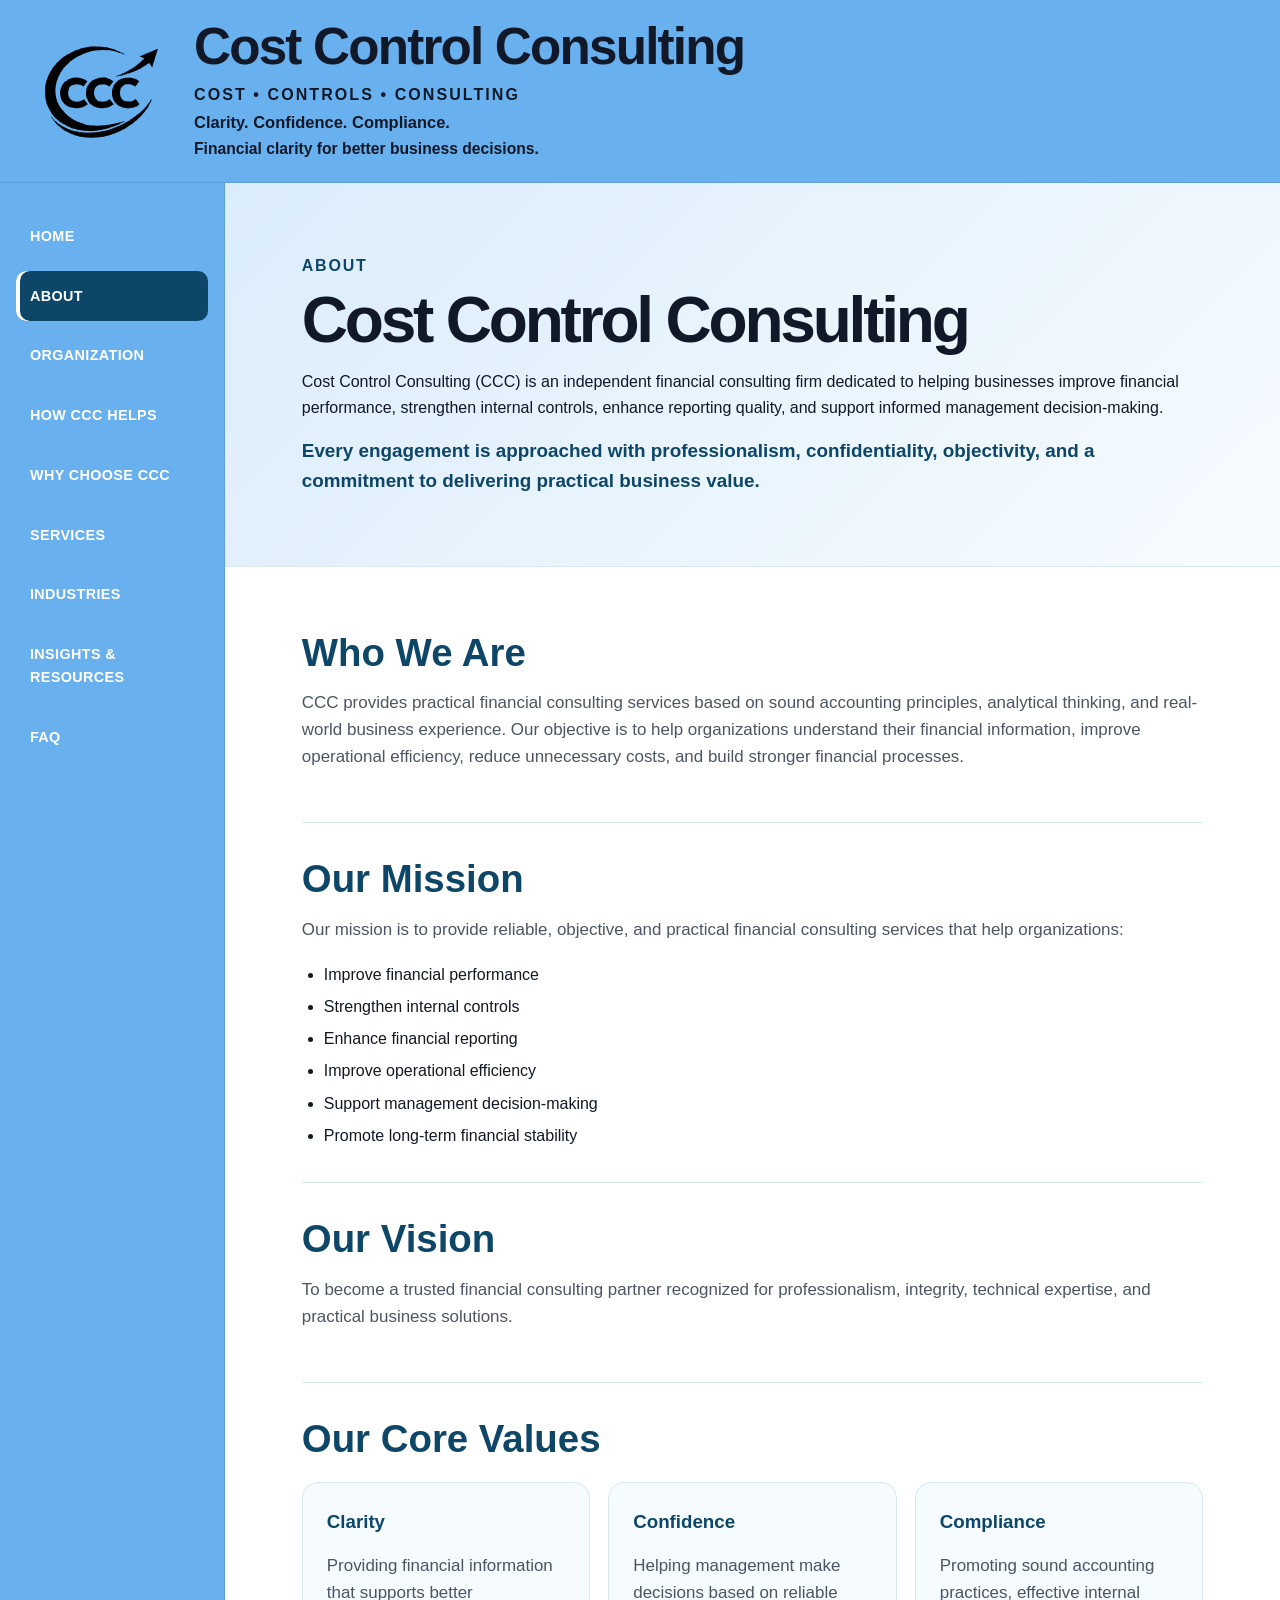
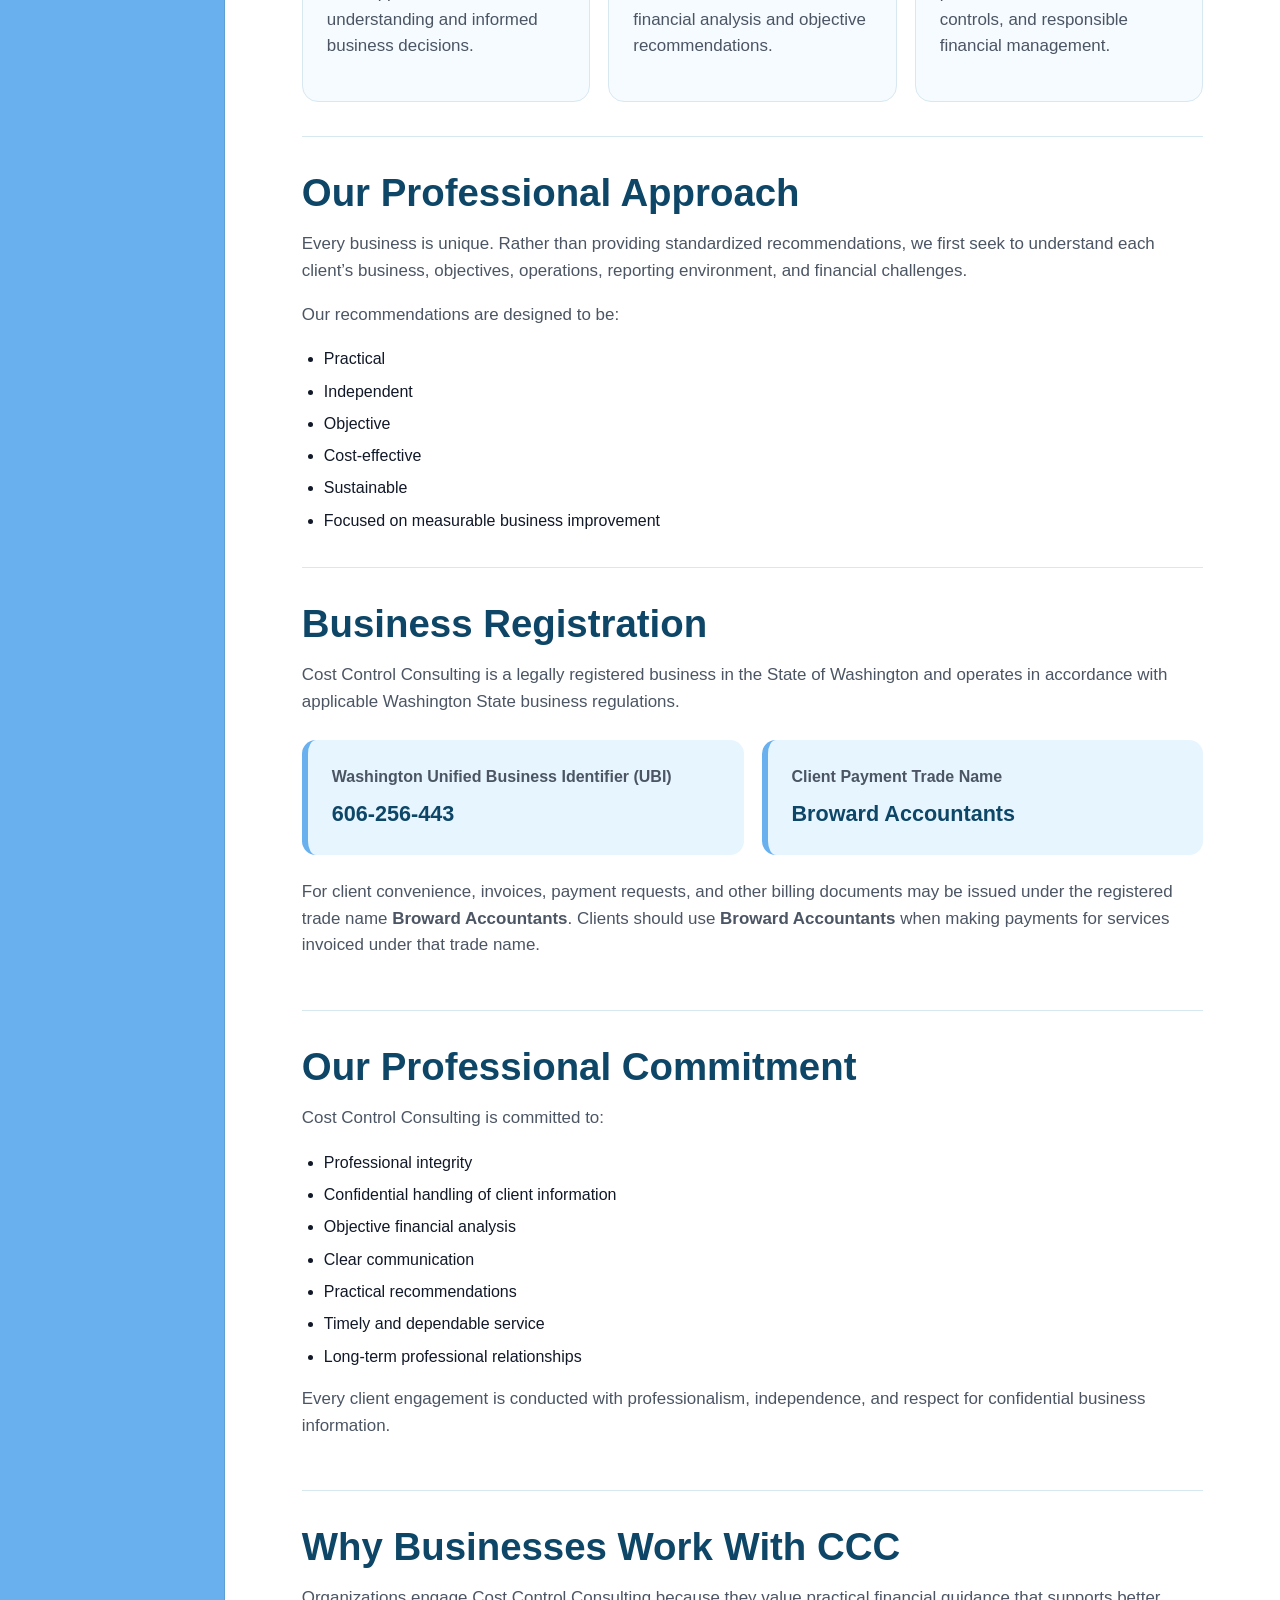
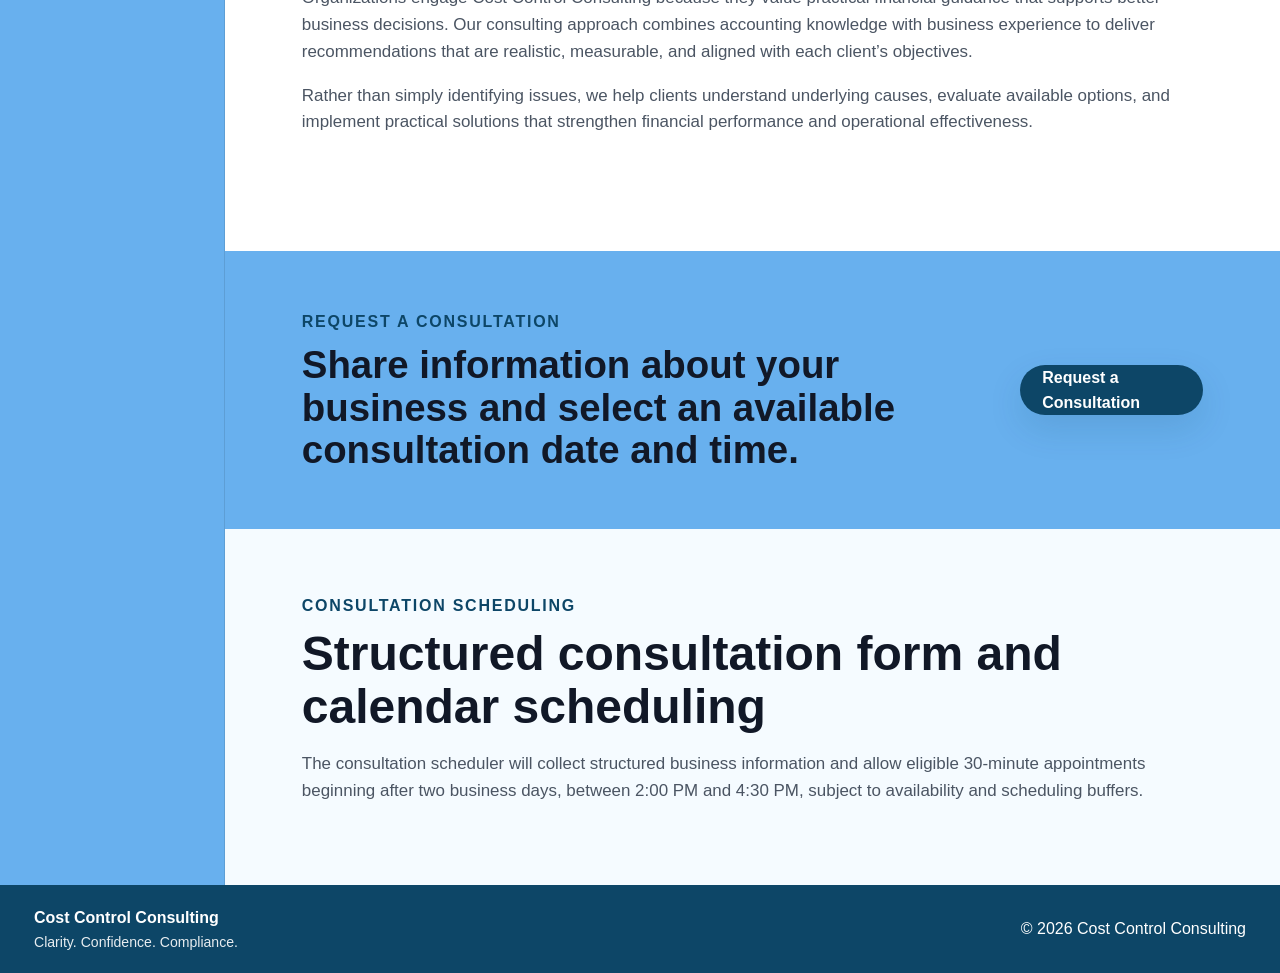
==== about.html @ 463a59d0 "WIP" ====
<!DOCTYPE html>

<html lang="en">
<head>
<meta charset="utf-8"/>
<meta content="width=device-width, initial-scale=1.0" name="viewport"/>
<meta content="Learn about Cost Control Consulting, its mission, values, professional approach, Washington business registration, and registered payment trade name." name="description"/>
<title>About | Cost Control Consulting</title>
<link href="images/logo.svg" rel="icon" type="image/svg+xml"/>
<link href="css/style.css" rel="stylesheet"/>
</head>
<body>
<header class="site-header">
<a aria-label="Cost Control Consulting home" class="brand-logo-link" href="index.html">
<img alt="CCC logo" class="brand-logo" src="images/logo.svg"/>
</a>
<div class="brand-copy">
<div class="company-name">Cost Control Consulting</div>
<div class="brand-line">Cost • Controls • Consulting</div>
<div class="brand-values">Clarity. Confidence. Compliance.</div>
<div class="brand-tagline">Financial clarity for better business decisions.</div>
</div>
</header>
<div class="site-shell">
<aside aria-label="Primary navigation" class="sidebar">
<button aria-controls="primary-menu" aria-expanded="false" class="menu-toggle" type="button">
        Menu
      </button>
<nav class="primary-menu" id="primary-menu">
<a href="index.html">Home</a>
<a class="active" href="about.html">About</a>
<a href="organization.html">Organization</a>
<a href="how-ccc-helps.html">How CCC Helps</a>
<a href="why-choose-ccc.html">Why Choose CCC</a>
<a href="services.html">Services</a>
<a href="industries.html">Industries</a>
<a href="insights-resources.html">Insights &amp; Resources</a>
<a href="faq.html">FAQ</a>
</nav>
</aside>
<main class="main-content about-main" tabindex="-1">
<section class="page-intro about-intro">
<p class="eyebrow">About</p>
<h1>Cost Control Consulting</h1>
<p>
          Cost Control Consulting (CCC) is an independent financial consulting firm dedicated
          to helping businesses improve financial performance, strengthen internal controls,
          enhance reporting quality, and support informed management decision-making.
        </p>
<p class="intro-note">
          Every engagement is approached with professionalism, confidentiality, objectivity,
          and a commitment to delivering practical business value.
        </p>
</section>
<section class="about-content-section">
<article class="about-block">
<h2>Who We Are</h2>
<p>
            CCC provides practical financial consulting services based on sound accounting
            principles, analytical thinking, and real-world business experience. Our objective
            is to help organizations understand their financial information, improve operational
            efficiency, reduce unnecessary costs, and build stronger financial processes.
          </p>
</article>
<article class="about-block">
<h2>Our Mission</h2>
<p>Our mission is to provide reliable, objective, and practical financial consulting services that help organizations:</p>
<ul>
<li>Improve financial performance</li>
<li>Strengthen internal controls</li>
<li>Enhance financial reporting</li>
<li>Improve operational efficiency</li>
<li>Support management decision-making</li>
<li>Promote long-term financial stability</li>
</ul>
</article>
<article class="about-block">
<h2>Our Vision</h2>
<p>
            To become a trusted financial consulting partner recognized for professionalism,
            integrity, technical expertise, and practical business solutions.
          </p>
</article>
<article class="about-block">
<h2>Our Core Values</h2>
<div class="about-values-grid">
<div>
<h3>Clarity</h3>
<p>Providing financial information that supports better understanding and informed business decisions.</p>
</div>
<div>
<h3>Confidence</h3>
<p>Helping management make decisions based on reliable financial analysis and objective recommendations.</p>
</div>
<div>
<h3>Compliance</h3>
<p>Promoting sound accounting practices, effective internal controls, and responsible financial management.</p>
</div>
</div>
</article>
<article class="about-block">
<h2>Our Professional Approach</h2>
<p>
            Every business is unique. Rather than providing standardized recommendations,
            we first seek to understand each client’s business, objectives, operations,
            reporting environment, and financial challenges.
          </p>
<p>Our recommendations are designed to be:</p>
<ul>
<li>Practical</li>
<li>Independent</li>
<li>Objective</li>
<li>Cost-effective</li>
<li>Sustainable</li>
<li>Focused on measurable business improvement</li>
</ul>
</article>
<article class="about-block business-registration-block">
<h2>Business Registration</h2>
<p>
            Cost Control Consulting is a legally registered business in the State of Washington
            and operates in accordance with applicable Washington State business regulations.
          </p>
<div class="registration-details">
<div>
<span class="registration-label">Washington Unified Business Identifier (UBI)</span>
<strong>606-256-443</strong>
</div>
<div>
<span class="registration-label">Client Payment Trade Name</span>
<strong>Broward Accountants</strong>
</div>
</div>
<p>
            For client convenience, invoices, payment requests, and other billing documents
            may be issued under the registered trade name <strong>Broward Accountants</strong>.
            Clients should use <strong>Broward Accountants</strong> when making payments for
            services invoiced under that trade name.
          </p>
</article>
<article class="about-block">
<h2>Our Professional Commitment</h2>
<p>Cost Control Consulting is committed to:</p>
<ul>
<li>Professional integrity</li>
<li>Confidential handling of client information</li>
<li>Objective financial analysis</li>
<li>Clear communication</li>
<li>Practical recommendations</li>
<li>Timely and dependable service</li>
<li>Long-term professional relationships</li>
</ul>
<p>
            Every client engagement is conducted with professionalism, independence, and
            respect for confidential business information.
          </p>
</article>
<article class="about-block">
<h2>Why Businesses Work With CCC</h2>
<p>
            Organizations engage Cost Control Consulting because they value practical financial
            guidance that supports better business decisions. Our consulting approach combines
            accounting knowledge with business experience to deliver recommendations that are
            realistic, measurable, and aligned with each client’s objectives.
          </p>
<p>
            Rather than simply identifying issues, we help clients understand underlying causes,
            evaluate available options, and implement practical solutions that strengthen financial
            performance and operational effectiveness.
          </p>
</article>
</section>
<section class="consultation-banner">
<div>
<p class="eyebrow">Request a Consultation</p>
<h2>
            Share information about your business and select an available consultation date and time.
          </h2>
</div>
<a class="primary-button" href="#consultation">Request a Consultation</a>
</section>
<section class="about-consultation-placeholder" id="consultation">
<p class="eyebrow">Consultation Scheduling</p>
<h2>Structured consultation form and calendar scheduling</h2>
<p>
          The consultation scheduler will collect structured business information and allow
          eligible 30-minute appointments beginning after two business days, between 2:00 PM
          and 4:30 PM, subject to availability and scheduling buffers.
        </p>
</section>
</main>
</div>
<footer class="site-footer">
<div>
<strong>Cost Control Consulting</strong>
<span>Clarity. Confidence. Compliance.</span>
</div>
<div>© 2026 Cost Control Consulting</div>
</footer>
<script src="js/script.js"></script>
</body>
</html>
---- css/style.css ----
:root {
  --brand-blue: #68b0ee;
  --brand-blue-dark: #0d4667;
  --brand-blue-hover: #0a3853;
  --text: #111827;
  --muted: #4b5563;
  --white: #ffffff;
  --soft-bg: #f5fbff;
  --soft-blue: #e7f5ff;
  --border: #d8e8f1;
  --shadow: 0 14px 34px rgba(13,70,103,.13);
  --sidebar-width: 225px;
}

* { box-sizing: border-box; }
html { scroll-behavior: smooth; }

body {
  margin: 0;
  font-family: "Segoe UI", Arial, Helvetica, sans-serif;
  color: var(--text);
  background: var(--white);
  line-height: 1.58;
}

img { max-width: 100%; display: block; }
a { color: inherit; }

.site-header {
  min-height: 168px;
  display: flex;
  align-items: center;
  gap: 28px;
  padding: 20px 34px;
  background: var(--brand-blue);
  border-bottom: 1px solid rgba(17,24,39,.12);
}

.brand-logo-link {
  flex: 0 0 auto;
  display: inline-flex;
}

.brand-logo {
  width: 132px;
  height: 98px;
  object-fit: contain;
}

.brand-copy { display: grid; gap: 2px; }

.company-name {
  font-size: clamp(2rem,4vw,3.3rem);
  font-weight: 900;
  line-height: 1.05;
  letter-spacing: -.035em;
}

.brand-line {
  margin-top: 6px;
  font-size: 1rem;
  font-weight: 800;
  letter-spacing: .13em;
  text-transform: uppercase;
}

.brand-values { font-size: 1.03rem; font-weight: 800; }
.brand-tagline { font-size: .98rem; font-weight: 600; }

.site-shell {
  display: grid;
  grid-template-columns: var(--sidebar-width) minmax(0,1fr);
  min-height: calc(100vh - 248px);
}

.sidebar {
  background: var(--brand-blue);
  padding: 28px 16px;
  border-right: 1px solid rgba(17,24,39,.12);
}

.menu-toggle { display: none; }
.primary-menu { display: grid; gap: 9px; }

.primary-menu a {
  display: block;
  padding: 14px;
  border-radius: 10px;
  color: var(--white);
  text-decoration: none;
  font-size: .9rem;
  font-weight: 800;
  letter-spacing: .025em;
  text-transform: uppercase;
  transition: background .18s ease, transform .18s ease;
}

.primary-menu a:hover,
.primary-menu a:focus-visible {
  background: rgba(13,70,103,.48);
  transform: translateX(3px);
  outline: none;
}

.primary-menu a.active {
  background: var(--brand-blue-dark);
  box-shadow: inset 4px 0 0 var(--white);
}

.sidebar-note {
  margin-top: 34px;
  padding: 18px 14px;
  border-top: 1px solid rgba(255,255,255,.65);
  color: var(--white);
  display: grid;
  gap: 3px;
}

.sidebar-note strong { font-size: 1.3rem; }
.sidebar-note span { font-size: .9rem; font-weight: 700; }

.main-content {
  min-width: 0;
  background: var(--white);
  outline: none;
}

.eyebrow {
  margin: 0 0 10px;
  color: var(--brand-blue-dark);
  font-weight: 900;
  letter-spacing: .11em;
  text-transform: uppercase;
}

.primary-button,
.secondary-button {
  display: inline-flex;
  align-items: center;
  justify-content: center;
  min-height: 48px;
  padding: 0 22px;
  border-radius: 999px;
  text-decoration: none;
  font-weight: 800;
  transition: background .18s ease, transform .18s ease;
}

.primary-button {
  background: var(--brand-blue-dark);
  color: var(--white);
  box-shadow: var(--shadow);
}

.primary-button:hover,
.primary-button:focus-visible {
  background: var(--brand-blue-hover);
  transform: translateY(-2px);
  outline: none;
}

.secondary-button {
  border: 2px solid var(--brand-blue-dark);
  color: var(--brand-blue-dark);
}

.secondary-button:hover,
.secondary-button:focus-visible {
  background: var(--soft-blue);
  transform: translateY(-2px);
  outline: none;
}

/* Home */
.hero {
  display: grid;
  grid-template-columns: minmax(0,1.02fr) minmax(430px,.98fr);
  gap: 42px;
  align-items: center;
  padding: 58px clamp(30px,5vw,74px);
  background:
    linear-gradient(135deg,rgba(104,176,238,.16),transparent 48%),
    var(--white);
}

.hero h1,
.page-intro h1,
.placeholder-page h1 {
  margin: 0;
  font-size: clamp(2.45rem,5vw,4.65rem);
  line-height: 1.02;
  letter-spacing: -.05em;
}

.hero-lead {
  margin: 22px 0 8px;
  font-size: 1.34rem;
  font-weight: 800;
  color: var(--brand-blue-dark);
}

.hero-description {
  margin: 0;
  color: var(--muted);
  font-size: 1.06rem;
}

.benefit-list {
  list-style: none;
  padding: 0;
  margin: 28px 0 30px;
  display: grid;
  gap: 13px;
}

.benefit-list li {
  display: flex;
  align-items: center;
  gap: 12px;
}

.benefit-icon {
  width: 36px;
  height: 36px;
  display: inline-grid;
  place-items: center;
  border-radius: 50%;
  background: var(--brand-blue);
  font-weight: 900;
}

.hero-visual {
  display: flex;
  justify-content: center;
}

.hero-image {
  width: 100%;
  border-radius: 18px;
  box-shadow: 0 18px 40px rgba(0,0,0,.18);
}

.value-strip {
  display: grid;
  grid-template-columns: repeat(3,1fr);
  border-top: 1px solid var(--border);
  border-bottom: 1px solid var(--border);
  background: var(--soft-bg);
}

.value-strip article {
  padding: 34px 26px;
  text-align: center;
}

.value-strip article + article {
  border-left: 1px solid var(--border);
}

.value-strip h2 { margin: 0 0 5px; }
.value-strip p { margin: 0; color: var(--muted); }

.home-summary {
  max-width: 940px;
  margin: 0 auto;
  padding: 72px 34px 82px;
  text-align: center;
}

.home-summary h2 {
  margin: 0 auto 18px;
  font-size: clamp(2rem,4vw,3.2rem);
  line-height: 1.1;
}

.home-summary p:not(.eyebrow) {
  max-width: 760px;
  margin: 0 auto 26px;
  color: var(--muted);
  font-size: 1.08rem;
}

/* Shared page introduction */
.page-intro {
  padding: 70px clamp(32px,6vw,92px);
  background:
    linear-gradient(135deg,rgba(104,176,238,.24),rgba(231,245,255,.35)),
    var(--white);
  border-bottom: 1px solid var(--border);
}

.page-intro h1 { max-width: 1050px; }

.page-intro > p:last-child {
  max-width: 900px;
  margin: 24px 0 0;
  color: var(--muted);
  font-size: 1.18rem;
}

.intro-note {
  margin-top: 14px !important;
  font-weight: 700;
  color: var(--brand-blue-dark) !important;
}

/* How CCC Helps */
.feature-row {
  display: grid;
  grid-template-columns: minmax(360px,.95fr) minmax(0,1.05fr);
  gap: 54px;
  align-items: center;
  padding: 74px clamp(32px,6vw,92px);
  border-bottom: 1px solid var(--border);
}

.feature-row.reverse { background: var(--soft-bg); }
.feature-row.reverse .feature-image-wrap { order: 2; }

.feature-image-wrap {
  border: 1px solid var(--border);
  border-radius: 22px;
  padding: 14px;
  background: var(--white);
  box-shadow: var(--shadow);
}

.feature-image {
  width: 100%;
  border-radius: 14px;
}

.portrait-image .feature-image {
  max-height: 720px;
  object-fit: contain;
}

.section-number {
  margin: 0 0 2px;
  color: var(--brand-blue);
  font-size: 1.25rem;
  font-weight: 900;
  letter-spacing: .1em;
}

.feature-copy h2 {
  margin: 0 0 16px;
  font-size: clamp(2rem,4vw,3.25rem);
  line-height: 1.08;
}

.feature-copy > p:not(.section-number) {
  color: var(--muted);
  font-size: 1.08rem;
}

.additional-services {
  padding: 76px clamp(32px,6vw,92px);
  background: #f8fbfd;
}

.additional-image {
  border-radius: 24px;
  overflow: hidden;
  box-shadow: var(--shadow);
}

/* Services */
.services-page { background: var(--white); }

.service-detail {
  display: grid;
  grid-template-columns: 90px minmax(0,1fr);
  gap: 26px;
  padding: 58px clamp(32px,6vw,92px);
  border-bottom: 1px solid var(--border);
}

.service-detail:nth-child(even) { background: var(--soft-bg); }

.service-number,
.industry-number {
  width: 70px;
  height: 70px;
  display: grid;
  place-items: center;
  border-radius: 20px;
  background: var(--brand-blue-dark);
  color: var(--white);
  font-size: 1.25rem;
  font-weight: 900;
}

.service-body h2,
.industry-body h2 {
  margin: 0 0 12px;
  font-size: clamp(1.8rem,3vw,2.55rem);
  line-height: 1.1;
}

.service-body > p,
.industry-body > p {
  max-width: 980px;
  color: var(--muted);
  font-size: 1.05rem;
}

.service-columns,
.industry-columns {
  display: grid;
  grid-template-columns: repeat(3,minmax(0,1fr));
  gap: 20px;
  margin-top: 24px;
}

.service-columns.two {
  grid-template-columns: repeat(2,minmax(0,1fr));
}

.service-columns > div,
.industry-columns > div {
  padding: 22px;
  border: 1px solid var(--border);
  border-radius: 16px;
  background: var(--white);
}

.service-columns h3,
.industry-columns h3 {
  margin: 0 0 10px;
  color: var(--brand-blue-dark);
}

.service-columns ul,
.industry-columns ul {
  margin: 0;
  padding-left: 20px;
}

.service-columns li + li,
.industry-columns li + li {
  margin-top: 6px;
}

.engagement-section,
.needs-section {
  padding: 66px clamp(32px,6vw,92px);
}

.engagement-section { background: var(--soft-blue); }

.engagement-section h2,
.needs-section h2 {
  margin: 0 0 28px;
  font-size: clamp(2rem,4vw,3rem);
  line-height: 1.1;
}

.engagement-grid {
  display: grid;
  grid-template-columns: repeat(3,1fr);
  gap: 20px;
}

.engagement-grid article {
  padding: 26px;
  border-radius: 18px;
  background: var(--white);
  box-shadow: 0 8px 22px rgba(13,70,103,.08);
}

.needs-grid {
  display: grid;
  grid-template-columns: repeat(2,1fr);
  gap: 14px;
}

.needs-grid span {
  padding: 16px 18px;
  border-left: 5px solid var(--brand-blue);
  border-radius: 10px;
  background: var(--soft-bg);
  font-weight: 700;
}

/* Industries */
.industries-page {
  background: var(--white);
}

.industries-banner-wrap {
  padding: 48px clamp(32px,6vw,92px) 24px;
}

.industries-banner {
  width: 100%;
  max-height: 560px;
  object-fit: cover;
  object-position: center;
  border-radius: 24px;
  box-shadow: var(--shadow);
}

.industries-heading {
  max-width: 960px;
  margin: 0 auto;
  padding: 34px 32px 42px;
  text-align: center;
}

.industries-heading h2 {
  margin: 0 0 16px;
  font-size: clamp(2rem,4vw,3.2rem);
  line-height: 1.1;
}

.industries-heading p:not(.eyebrow) {
  margin: 0 auto;
  color: var(--muted);
  font-size: 1.08rem;
}

.industry-detail {
  display: grid;
  grid-template-columns: 90px minmax(0,1fr);
  gap: 26px;
  padding: 58px clamp(32px,6vw,92px);
  border-top: 1px solid var(--border);
}

.industry-detail:nth-child(even) {
  background: var(--soft-bg);
}

.industry-columns > div {
  box-shadow: 0 5px 16px rgba(13,70,103,.05);
}

.representative-experience {
  padding: 66px clamp(32px,6vw,92px);
  background: var(--soft-blue);
  text-align: center;
}

.representative-experience h2 {
  margin: 0 0 16px;
  font-size: clamp(2rem,4vw,3rem);
  line-height: 1.1;
}

.representative-experience > p:last-child {
  max-width: 900px;
  margin: 0 auto;
  color: var(--muted);
  font-size: 1.08rem;
}

/* Calls to action / placeholders / footer */
.consultation-banner {
  display: flex;
  justify-content: space-between;
  align-items: center;
  gap: 34px;
  padding: 58px clamp(32px,6vw,92px);
  background: var(--brand-blue);
}

.consultation-banner h2 {
  max-width: 880px;
  margin: 0;
  font-size: clamp(1.8rem,3vw,2.8rem);
  line-height: 1.1;
}

.placeholder-page {
  min-height: 620px;
  padding: 84px clamp(32px,6vw,92px);
  background:
    linear-gradient(135deg,rgba(104,176,238,.18),transparent 55%),
    var(--white);
}

.placeholder-page p:not(.eyebrow) {
  margin: 22px 0 28px;
  color: var(--muted);
  font-size: 1.1rem;
}

.site-footer {
  min-height: 80px;
  display: flex;
  align-items: center;
  justify-content: space-between;
  gap: 20px;
  padding: 20px 34px;
  background: var(--brand-blue-dark);
  color: var(--white);
}

.site-footer > div:first-child { display: grid; }
.site-footer span { font-size: .88rem; opacity: .9; }

@media (max-width: 1080px) {
  .site-shell { grid-template-columns: 190px minmax(0,1fr); }
  .hero,
  .feature-row { grid-template-columns: 1fr; }
  .feature-row.reverse .feature-image-wrap { order: initial; }
  .service-columns,
  .service-columns.two,
  .industry-columns { grid-template-columns: 1fr; }
  .engagement-grid { grid-template-columns: 1fr; }
}

@media (max-width: 720px) {
  .site-header {
    align-items: flex-start;
    gap: 16px;
    padding: 18px;
  }

  .brand-logo { width: 90px; height: 70px; }
  .company-name { font-size: 1.55rem; }
  .brand-line,
  .brand-values,
  .brand-tagline { font-size: .78rem; }

  .site-shell { display: block; }
  .sidebar { padding: 12px 16px; }

  .menu-toggle {
    width: 100%;
    display: block;
    padding: 12px;
    border: 0;
    border-radius: 8px;
    background: var(--brand-blue-dark);
    color: var(--white);
    font-weight: 800;
    cursor: pointer;
  }

  .primary-menu { display: none; margin-top: 10px; }
  .primary-menu.open { display: grid; }
  .sidebar-note { display: none; }

  .hero,
  .page-intro,
  .feature-row,
  .additional-services,
  .service-detail,
  .industry-detail,
  .industries-banner-wrap,
  .engagement-section,
  .needs-section,
  .representative-experience,
  .consultation-banner,
  .placeholder-page {
    padding: 42px 22px;
  }

  .value-strip { grid-template-columns: 1fr; }

  .value-strip article + article {
    border-left: 0;
    border-top: 1px solid var(--border);
  }

  .service-detail,
  .industry-detail {
    grid-template-columns: 1fr;
  }

  .needs-grid { grid-template-columns: 1fr; }

  .consultation-banner {
    align-items: flex-start;
    flex-direction: column;
  }

  .site-footer {
    align-items: flex-start;
    flex-direction: column;
    padding: 22px;
  }
}


/* Industries page — full-width banner from menu edge to page edge */
.industries-main {
  overflow: hidden;
}

.industries-hero {
  width: 100%;
  margin: 0;
  padding: 0;
  line-height: 0;
  background: #dceeff;
}

.industries-hero-image {
  display: block;
  width: 100%;
  height: 420px;
  margin: 0;
  padding: 0;
  object-fit: cover;
  object-position: center;
  border: 0;
  border-radius: 0;
  box-shadow: none;
}

.industries-intro {
  border-top: 0;
}

@media (max-width: 980px) {
  .industries-hero-image {
    height: 340px;
  }
}

@media (max-width: 720px) {
  .industries-hero-image {
    height: 250px;
  }
}


/* The sidebar contains navigation only; branding remains in the footer. */
.sidebar-note {
  display: none !important;
}


/* Why Choose CCC page */
.why-main {
  overflow: hidden;
}

.why-hero {
  width: 100%;
  margin: 0;
  padding: 0;
  line-height: 0;
  background: #dceeff;
}

.why-hero-image {
  display: block;
  width: 100%;
  height: 420px;
  margin: 0;
  padding: 0;
  object-fit: cover;
  object-position: center;
  border: 0;
  border-radius: 0;
  box-shadow: none;
}

.why-intro {
  border-top: 0;
}

.why-grid {
  display: grid;
  grid-template-columns: repeat(2, minmax(0, 1fr));
  gap: 22px;
  padding: 64px clamp(32px, 6vw, 92px);
  background: var(--white);
}

.why-card {
  position: relative;
  padding: 30px 28px 28px;
  border: 1px solid var(--border);
  border-radius: 18px;
  background: var(--white);
  box-shadow: 0 8px 22px rgba(13,70,103,.08);
}

.why-card:nth-child(4n+2),
.why-card:nth-child(4n+3) {
  background: var(--soft-bg);
}

.why-number {
  width: 52px;
  height: 52px;
  display: grid;
  place-items: center;
  margin-bottom: 18px;
  border-radius: 15px;
  background: var(--brand-blue-dark);
  color: var(--white);
  font-weight: 900;
}

.why-card h2 {
  margin: 0 0 10px;
  color: var(--brand-blue-dark);
  font-size: 1.45rem;
  line-height: 1.2;
}

.why-card p {
  color: var(--muted);
}

.why-card ul {
  margin: 16px 0 0;
  padding-left: 20px;
}

.why-card li + li {
  margin-top: 6px;
}

.ccc-approach {
  padding: 66px clamp(32px, 6vw, 92px);
  background: var(--soft-blue);
}

.ccc-approach h2,
.expectations-section h2 {
  margin: 0 0 30px;
  font-size: clamp(2rem, 4vw, 3rem);
  line-height: 1.1;
}

.approach-grid {
  display: grid;
  grid-template-columns: repeat(5, minmax(0, 1fr));
  gap: 18px;
}

.approach-grid article {
  padding: 24px 20px;
  border-radius: 16px;
  background: var(--white);
  text-align: center;
  box-shadow: 0 8px 20px rgba(13,70,103,.07);
}

.approach-grid span {
  width: 44px;
  height: 44px;
  display: inline-grid;
  place-items: center;
  margin-bottom: 12px;
  border-radius: 50%;
  background: var(--brand-blue-dark);
  color: var(--white);
  font-weight: 900;
}

.approach-grid h3 {
  margin: 0 0 8px;
  color: var(--brand-blue-dark);
}

.approach-grid p {
  margin: 0;
  color: var(--muted);
}

.expectations-section {
  display: grid;
  grid-template-columns: minmax(0, 1.2fr) minmax(340px, .8fr);
  gap: 34px;
  padding: 66px clamp(32px, 6vw, 92px);
}

.expectations-list {
  columns: 2;
  column-gap: 34px;
  margin: 0;
  padding-left: 20px;
}

.expectations-list li {
  break-inside: avoid;
  margin-bottom: 10px;
}

.three-pillars {
  display: grid;
  gap: 16px;
}

.three-pillars article {
  padding: 22px;
  border-left: 6px solid var(--brand-blue);
  border-radius: 14px;
  background: var(--soft-bg);
}

.three-pillars h3 {
  margin: 0 0 6px;
  color: var(--brand-blue-dark);
}

.three-pillars p {
  margin: 0;
  color: var(--muted);
}

@media (max-width: 1080px) {
  .why-grid {
    grid-template-columns: 1fr;
  }

  .approach-grid {
    grid-template-columns: repeat(2, minmax(0, 1fr));
  }

  .expectations-section {
    grid-template-columns: 1fr;
  }
}

@media (max-width: 720px) {
  .why-hero-image {
    height: 250px;
  }

  .why-grid,
  .ccc-approach,
  .expectations-section {
    padding: 42px 22px;
  }

  .approach-grid {
    grid-template-columns: 1fr;
  }

  .expectations-list {
    columns: 1;
  }
}


/* Insights & Resources page */
.insights-main {
  overflow: hidden;
}

.insights-hero {
  width: 100%;
  margin: 0;
  padding: 0;
  line-height: 0;
  background: #dceeff;
}

.insights-hero-image {
  display: block;
  width: 100%;
  height: 420px;
  margin: 0;
  padding: 0;
  object-fit: cover;
  object-position: center;
  border: 0;
  border-radius: 0;
  box-shadow: none;
}

.insights-intro {
  border-top: 0;
}

.topics-section {
  padding: 66px clamp(32px, 6vw, 92px);
  background: var(--white);
}

.section-heading-centered {
  max-width: 940px;
  margin: 0 auto 34px;
  text-align: center;
}

.section-heading-centered h2 {
  margin: 0 0 14px;
  font-size: clamp(2rem, 4vw, 3.1rem);
  line-height: 1.1;
}

.section-heading-centered p:not(.eyebrow) {
  margin: 0 auto;
  max-width: 800px;
  color: var(--muted);
  font-size: 1.07rem;
}

.topics-grid {
  display: grid;
  grid-template-columns: repeat(2, minmax(0, 1fr));
  gap: 22px;
}

.topic-card {
  padding: 28px;
  border: 1px solid var(--border);
  border-radius: 18px;
  background: var(--white);
  box-shadow: 0 8px 22px rgba(13, 70, 103, .08);
}

.topic-card:nth-child(4n+2),
.topic-card:nth-child(4n+3) {
  background: var(--soft-bg);
}

.topic-card-wide {
  grid-column: 1 / -1;
}

.topic-number {
  width: 50px;
  height: 50px;
  display: grid;
  place-items: center;
  margin-bottom: 16px;
  border-radius: 14px;
  background: var(--brand-blue-dark);
  color: var(--white);
  font-weight: 900;
}

.topic-card h3 {
  margin: 0 0 10px;
  color: var(--brand-blue-dark);
  font-size: 1.4rem;
}

.topic-card p {
  margin: 0;
  color: var(--muted);
}

.topic-card ul {
  margin: 16px 0 0;
  padding-left: 20px;
}

.topic-card li + li {
  margin-top: 6px;
}

.resources-section {
  display: grid;
  grid-template-columns: repeat(2, minmax(0, 1fr));
  gap: 24px;
  padding: 66px clamp(32px, 6vw, 92px);
  background: var(--soft-blue);
}

.resources-column {
  padding: 30px;
  border-radius: 20px;
  background: var(--white);
  box-shadow: 0 10px 26px rgba(13, 70, 103, .09);
}

.resources-column h2 {
  margin: 0 0 14px;
  font-size: clamp(1.8rem, 3vw, 2.55rem);
  line-height: 1.1;
}

.resources-column > p:not(.eyebrow) {
  color: var(--muted);
}

.coming-soon-column {
  background: var(--soft-bg);
}

.resource-list {
  display: grid;
  grid-template-columns: repeat(2, minmax(0, 1fr));
  gap: 12px;
  margin-top: 24px;
}

.resource-list span {
  padding: 13px 14px;
  border-left: 5px solid var(--brand-blue);
  border-radius: 10px;
  background: var(--white);
  font-weight: 700;
  box-shadow: 0 4px 12px rgba(13, 70, 103, .05);
}

.knowledge-section {
  display: grid;
  grid-template-columns: minmax(0, .95fr) minmax(420px, 1.05fr);
  gap: 44px;
  align-items: center;
  padding: 72px clamp(32px, 6vw, 92px);
  background: var(--white);
}

.knowledge-copy h2 {
  margin: 0 0 18px;
  font-size: clamp(2rem, 4vw, 3.15rem);
  line-height: 1.08;
}

.knowledge-copy > p:not(.eyebrow) {
  color: var(--muted);
  font-size: 1.06rem;
}

.knowledge-points {
  display: grid;
  grid-template-columns: repeat(2, minmax(0, 1fr));
  gap: 12px;
  margin-top: 24px;
}

.knowledge-points span {
  padding: 14px 16px;
  border-radius: 12px;
  background: var(--soft-blue);
  color: var(--brand-blue-dark);
  font-weight: 800;
}

.knowledge-image-wrap {
  border: 1px solid var(--border);
  border-radius: 22px;
  overflow: hidden;
  background: var(--white);
  box-shadow: var(--shadow);
}

.knowledge-image {
  width: 100%;
  height: auto;
  object-fit: cover;
}

@media (max-width: 1080px) {
  .topics-grid,
  .resources-section,
  .knowledge-section {
    grid-template-columns: 1fr;
  }

  .topic-card-wide {
    grid-column: auto;
  }
}

@media (max-width: 720px) {
  .insights-hero-image {
    height: 250px;
  }

  .topics-section,
  .resources-section,
  .knowledge-section {
    padding: 42px 22px;
  }

  .resource-list,
  .knowledge-points {
    grid-template-columns: 1fr;
  }
}

/* FAQ page */
.faq-main{overflow:hidden}.faq-intro{border-top:0}.faq-section{padding:64px clamp(32px,6vw,92px);background:var(--white)}.faq-category+.faq-category{margin-top:46px}.faq-category>.eyebrow{margin-bottom:16px}.faq-item{margin-bottom:14px;border:1px solid var(--border);border-radius:14px;background:var(--white);box-shadow:0 6px 16px rgba(13,70,103,.06);overflow:hidden}.faq-item[open]{border-color:#b9dcef}.faq-item summary{position:relative;padding:19px 58px 19px 22px;color:var(--brand-blue-dark);font-size:1.08rem;font-weight:800;cursor:pointer;list-style:none;background:var(--soft-bg)}.faq-item summary::-webkit-details-marker{display:none}.faq-item summary::after{content:"+";position:absolute;top:50%;right:22px;width:30px;height:30px;display:grid;place-items:center;transform:translateY(-50%);border-radius:50%;background:var(--brand-blue-dark);color:var(--white);font-size:1.3rem;line-height:1}.faq-item[open] summary::after{content:"−"}.faq-answer{padding:20px 24px 22px;border-top:1px solid var(--border);color:var(--muted)}.faq-answer p{margin:0}.faq-answer p+p{margin-top:12px}.faq-answer ul{margin:14px 0 0;padding-left:22px}.faq-answer li+li{margin-top:6px}@media(max-width:720px){.faq-section{padding:42px 22px}.faq-item summary{padding:17px 54px 17px 18px}.faq-answer{padding:18px}}

/* About page — plain text only */
.about-main {
  overflow: hidden;
}

.about-intro {
  border-top: 0;
}

.about-content-section {
  padding: 64px clamp(32px, 6vw, 92px);
  background: var(--white);
}

.about-block {
  max-width: 1050px;
  margin: 0 auto;
  padding: 34px 0;
  border-bottom: 1px solid var(--border);
}

.about-block:first-child {
  padding-top: 0;
}

.about-block:last-child {
  border-bottom: 0;
}

.about-block h2 {
  margin: 0 0 14px;
  color: var(--brand-blue-dark);
  font-size: clamp(1.8rem, 3vw, 2.55rem);
  line-height: 1.12;
}

.about-block h3 {
  margin: 0 0 8px;
  color: var(--brand-blue-dark);
}

.about-block p {
  color: var(--muted);
  font-size: 1.06rem;
}

.about-block ul {
  margin: 18px 0 0;
  padding-left: 22px;
}

.about-block li + li {
  margin-top: 7px;
}

.about-values-grid {
  display: grid;
  grid-template-columns: repeat(3, minmax(0, 1fr));
  gap: 18px;
  margin-top: 22px;
}

.about-values-grid > div {
  padding: 24px;
  border: 1px solid var(--border);
  border-radius: 16px;
  background: var(--soft-bg);
}

.business-registration-block {
  max-width: 1050px;
}

.registration-details {
  display: grid;
  grid-template-columns: repeat(2, minmax(0, 1fr));
  gap: 18px;
  margin: 24px 0;
}

.registration-details > div {
  display: grid;
  gap: 8px;
  padding: 24px;
  border-left: 6px solid var(--brand-blue);
  border-radius: 14px;
  background: var(--soft-blue);
}

.registration-label {
  color: var(--muted);
  font-weight: 700;
}

.registration-details strong {
  color: var(--brand-blue-dark);
  font-size: 1.35rem;
}

.about-consultation-placeholder {
  padding: 64px clamp(32px, 6vw, 92px);
  background: var(--soft-bg);
}

.about-consultation-placeholder h2 {
  margin: 0 0 14px;
  font-size: clamp(2rem, 4vw, 3rem);
  line-height: 1.1;
}

.about-consultation-placeholder p:not(.eyebrow) {
  max-width: 900px;
  color: var(--muted);
  font-size: 1.06rem;
}

@media (max-width: 860px) {
  .about-values-grid,
  .registration-details {
    grid-template-columns: 1fr;
  }
}

@media (max-width: 720px) {
  .about-content-section,
  .about-consultation-placeholder {
    padding: 42px 22px;
  }
}


/* Organization page */
.organization-main {
  overflow: hidden;
}

.organization-chart-section {
  padding: 66px clamp(32px, 6vw, 92px);
  background: var(--white);
}

.org-chart {
  max-width: 1120px;
  margin: 38px auto 0;
  padding: 34px;
  border: 1px solid var(--border);
  border-radius: 24px;
  background:
    linear-gradient(180deg, rgba(231,245,255,.65), rgba(255,255,255,.96));
  box-shadow: var(--shadow);
}

.org-level {
  display: grid;
  gap: 18px;
  justify-content: center;
}

.org-level-one {
  grid-template-columns: minmax(260px, 430px);
}

.org-level-two {
  grid-template-columns: repeat(2, minmax(270px, 430px));
}

.org-level-three {
  grid-template-columns: repeat(3, minmax(210px, 1fr));
}

.org-box {
  padding: 20px;
  border: 1px solid #b8d8ec;
  border-radius: 14px;
  background: var(--white);
  text-align: center;
  box-shadow: 0 7px 18px rgba(13,70,103,.07);
}

.org-box strong,
.org-box span {
  display: block;
}

.org-box strong {
  color: var(--brand-blue-dark);
  font-size: 1.05rem;
}

.org-box span {
  margin-top: 7px;
  color: var(--muted);
  font-size: .9rem;
}

.org-primary {
  background: var(--brand-blue-dark);
  border-color: var(--brand-blue-dark);
}

.org-primary strong,
.org-primary span {
  color: var(--white);
}

.org-admin {
  background: var(--soft-blue);
}

.org-client {
  border: 0;
  background: var(--brand-blue);
}

.org-client strong {
  font-size: 1.25rem;
}

.org-connector.vertical {
  width: 3px;
  height: 30px;
  margin: 0 auto;
  background: var(--brand-blue);
}

.professional-network {
  display: grid;
  grid-template-columns: repeat(4, minmax(150px, 1fr));
  gap: 14px;
}

.professional-box {
  display: grid;
  place-items: center;
  min-height: 68px;
  padding: 13px;
  border: 1px solid #b8d8ec;
  border-radius: 12px;
  background: var(--white);
  color: var(--brand-blue-dark);
  text-align: center;
  font-weight: 800;
}

.engagement-process-section {
  display: grid;
  grid-template-columns: minmax(320px, .8fr) minmax(430px, 1.2fr);
  gap: 46px;
  align-items: start;
  padding: 72px clamp(32px, 6vw, 92px);
  background: var(--soft-blue);
}

.engagement-process-copy h2 {
  margin: 0 0 18px;
  font-size: clamp(2rem, 4vw, 3.1rem);
  line-height: 1.08;
}

.engagement-process-copy > p:not(.eyebrow) {
  color: var(--muted);
  font-size: 1.06rem;
}

.process-summary {
  display: grid;
  gap: 10px;
  margin-top: 24px;
}

.process-summary span {
  padding: 13px 16px;
  border-left: 5px solid var(--brand-blue-dark);
  border-radius: 9px;
  background: var(--white);
  font-weight: 750;
}

.engagement-process-image-wrap {
  max-width: 700px;
  margin: 0 auto;
  padding: 16px;
  border-radius: 22px;
  background: var(--white);
  box-shadow: var(--shadow);
}

.engagement-process-image {
  width: 100%;
  height: auto;
  border-radius: 12px;
}

.organization-details {
  display: grid;
  grid-template-columns: repeat(2, minmax(0, 1fr));
  gap: 24px;
  padding: 66px clamp(32px, 6vw, 92px);
  background: var(--white);
}

.organization-detail-card {
  padding: 30px;
  border: 1px solid var(--border);
  border-radius: 18px;
  background: var(--soft-bg);
  box-shadow: 0 8px 22px rgba(13,70,103,.07);
}

.organization-detail-card h2 {
  margin: 0 0 14px;
  color: var(--brand-blue-dark);
  font-size: clamp(1.75rem, 3vw, 2.4rem);
  line-height: 1.1;
}

.organization-detail-card > p:not(.eyebrow) {
  color: var(--muted);
}

.organization-detail-card ul {
  margin: 18px 0 0;
  padding-left: 21px;
}

.organization-detail-card li + li {
  margin-top: 7px;
}

.organization-detail-wide {
  grid-column: 1 / -1;
  background: var(--soft-blue);
}

.secretarial-grid {
  display: grid;
  grid-template-columns: repeat(2, minmax(0, 1fr));
  gap: 12px;
  margin-top: 24px;
}

.secretarial-grid span {
  padding: 14px 16px;
  border-left: 5px solid var(--brand-blue);
  border-radius: 10px;
  background: var(--white);
  font-weight: 700;
}

.organization-principles {
  display: grid;
  grid-template-columns: repeat(4, minmax(0, 1fr));
  gap: 18px;
  padding: 58px clamp(32px, 6vw, 92px);
  background: var(--soft-bg);
}

.principle-card {
  padding: 24px;
  border-radius: 16px;
  background: var(--white);
  text-align: center;
  box-shadow: 0 8px 20px rgba(13,70,103,.07);
}

.principle-card h3 {
  margin: 0 0 9px;
  color: var(--brand-blue-dark);
}

.principle-card p {
  margin: 0;
  color: var(--muted);
}

@media (max-width: 1100px) {
  .org-level-three,
  .professional-network,
  .organization-principles {
    grid-template-columns: repeat(2, minmax(0, 1fr));
  }

  .engagement-process-section {
    grid-template-columns: 1fr;
  }
}

@media (max-width: 760px) {
  .organization-chart-section,
  .engagement-process-section,
  .organization-details,
  .organization-principles {
    padding: 42px 22px;
  }

  .org-chart {
    padding: 22px 15px;
  }

  .org-level-two,
  .org-level-three,
  .professional-network,
  .organization-details,
  .secretarial-grid,
  .organization-principles {
    grid-template-columns: 1fr;
  }

  .organization-detail-wide {
    grid-column: auto;
  }
}
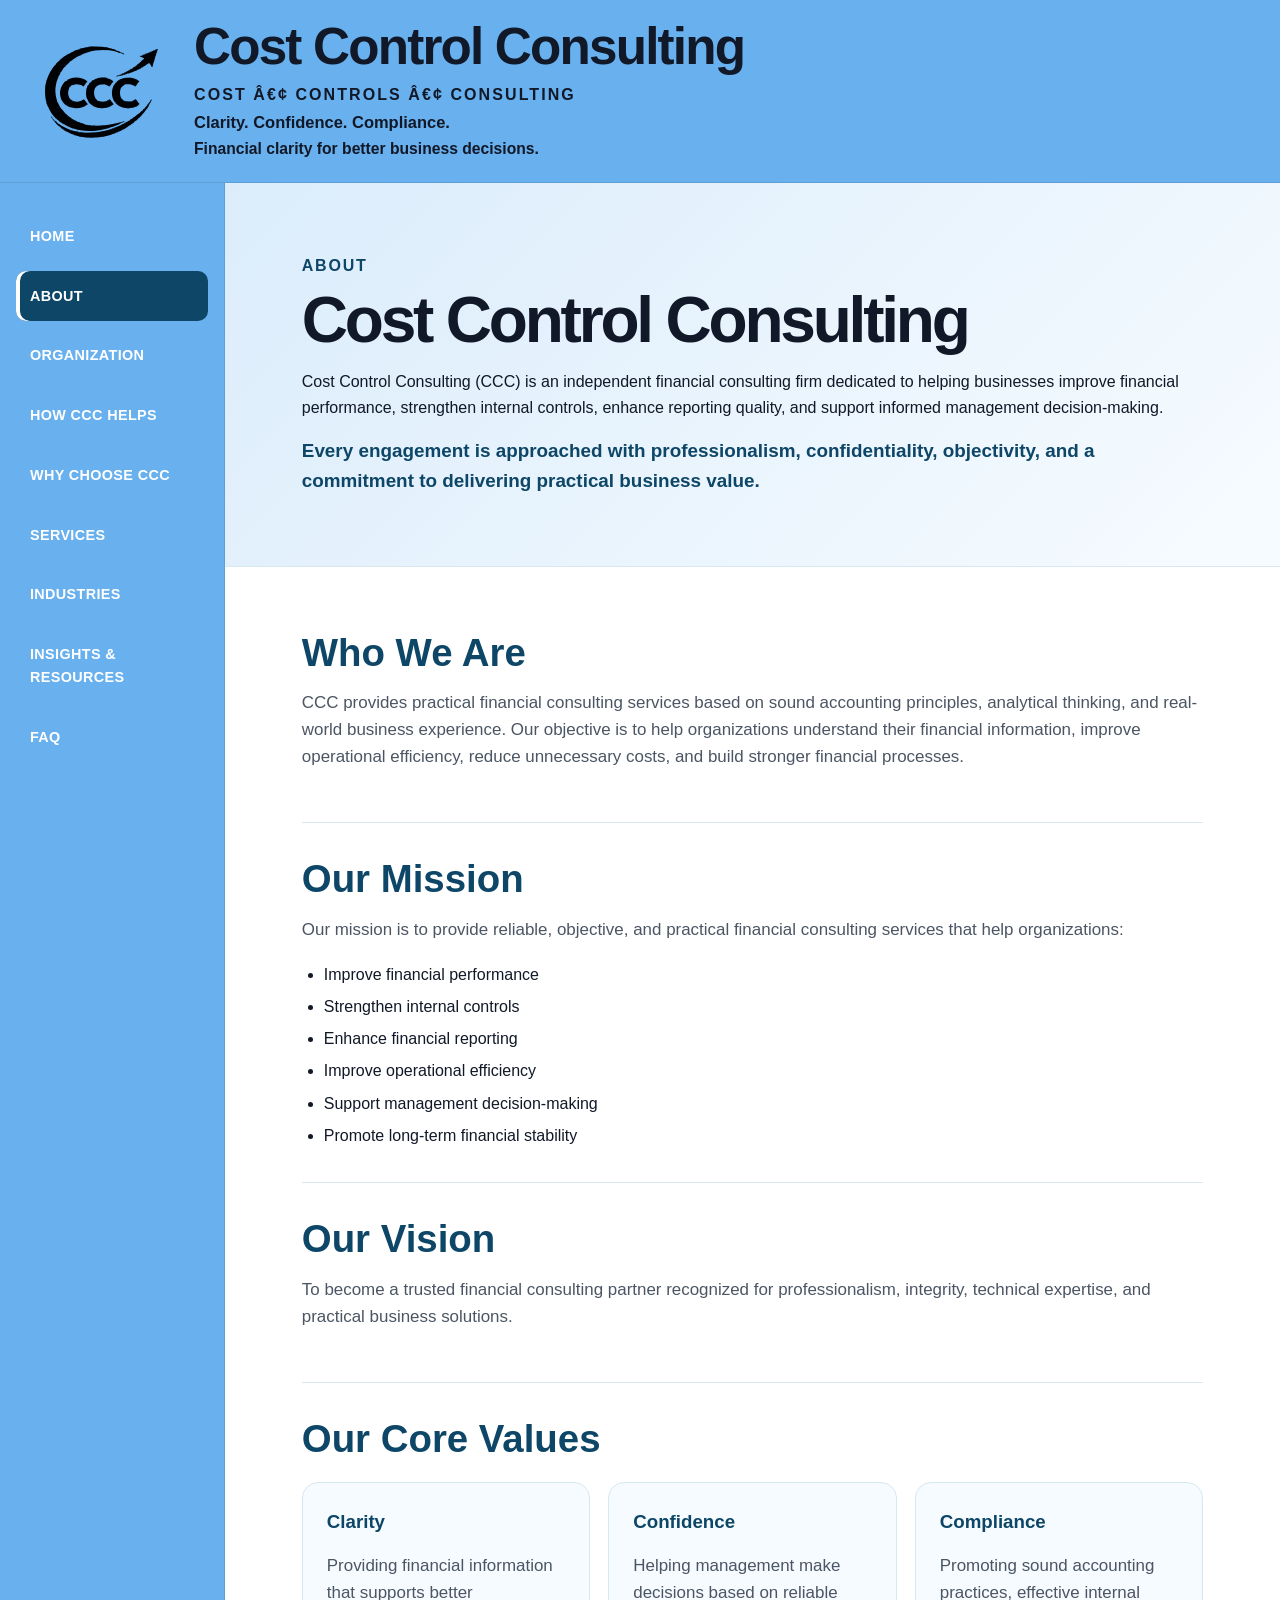
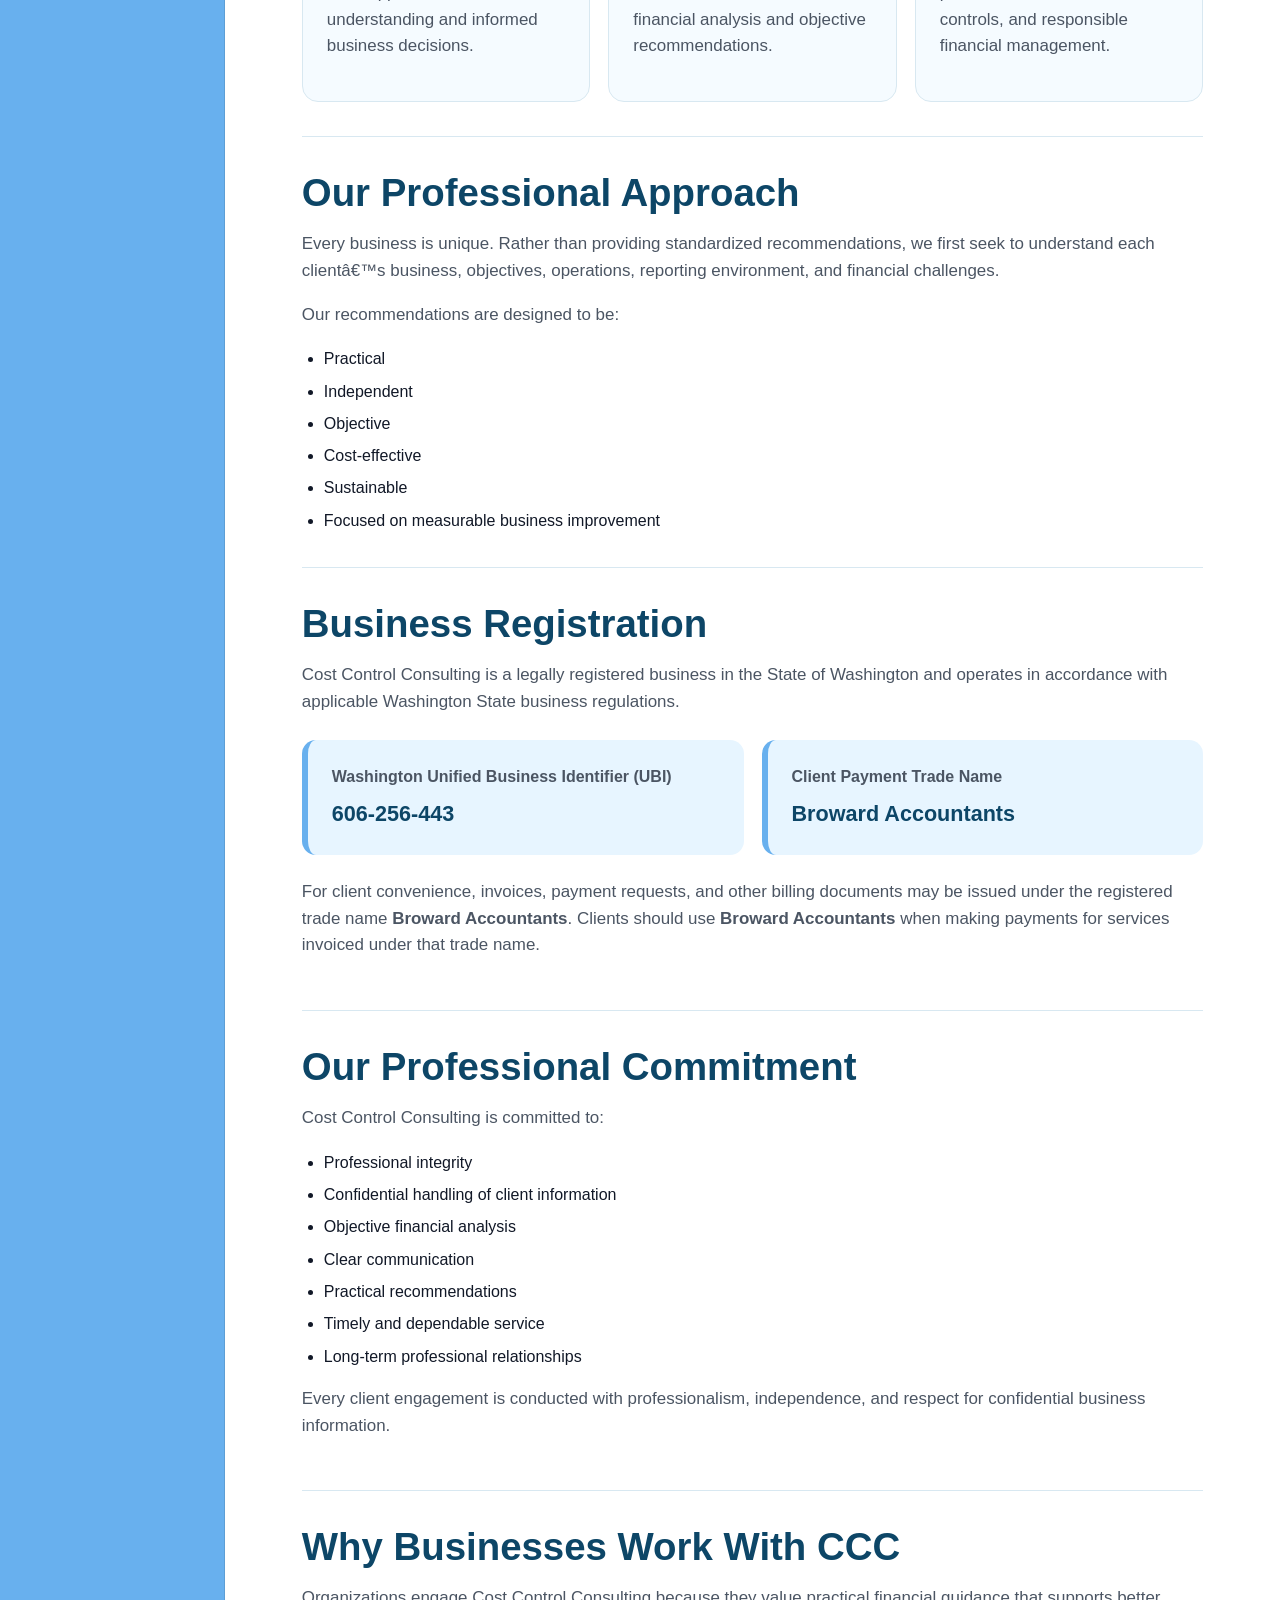
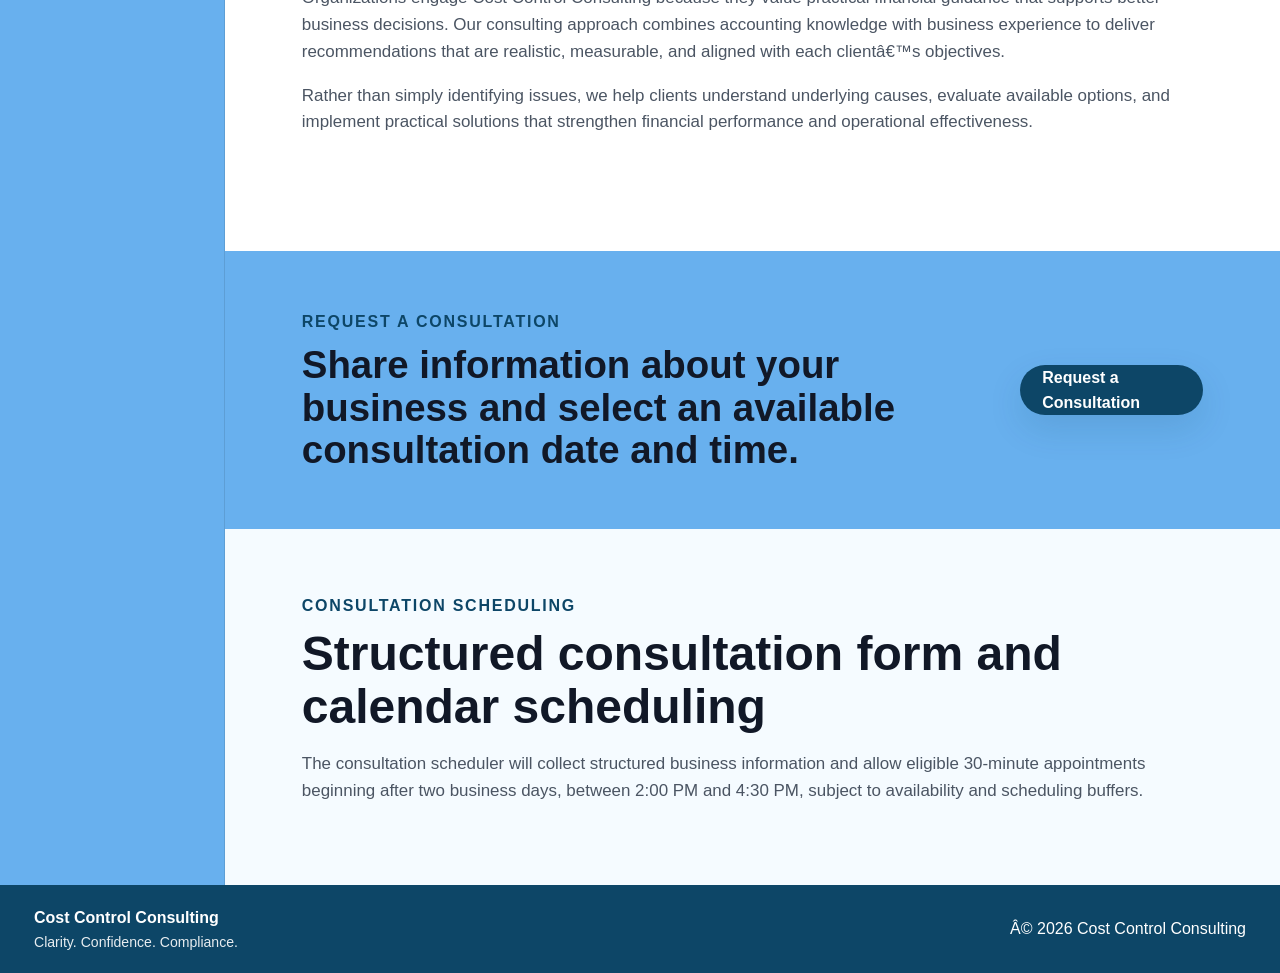
==== commit f68313e4: "Fix website scheduler links" ====
--- a/about.html
+++ b/about.html
@@ -16,7 +16,7 @@
 </a>
 <div class="brand-copy">
 <div class="company-name">Cost Control Consulting</div>
-<div class="brand-line">Cost • Controls • Consulting</div>
+<div class="brand-line">Cost â€¢ Controls â€¢ Consulting</div>
 <div class="brand-values">Clarity. Confidence. Compliance.</div>
 <div class="brand-tagline">Financial clarity for better business decisions.</div>
 </div>
@@ -102,7 +102,7 @@
 <h2>Our Professional Approach</h2>
 <p>
             Every business is unique. Rather than providing standardized recommendations,
-            we first seek to understand each client’s business, objectives, operations,
+            we first seek to understand each clientâ€™s business, objectives, operations,
             reporting environment, and financial challenges.
           </p>
 <p>Our recommendations are designed to be:</p>
@@ -161,7 +161,7 @@
             Organizations engage Cost Control Consulting because they value practical financial
             guidance that supports better business decisions. Our consulting approach combines
             accounting knowledge with business experience to deliver recommendations that are
-            realistic, measurable, and aligned with each client’s objectives.
+            realistic, measurable, and aligned with each clientâ€™s objectives.
           </p>
 <p>
             Rather than simply identifying issues, we help clients understand underlying causes,
@@ -177,7 +177,10 @@
             Share information about your business and select an available consultation date and time.
           </h2>
 </div>
-<a class="primary-button" href="#consultation">Request a Consultation</a>
+<a class="primary-button"
+   href="https://script.google.com/macros/s/AKfycbxCzE-vCIqX2G-bMEo3xE5Ki12FpPqSKVdL7LyalE6N-6N8PBrh9OCUOSKA2u7pm4C9rQ/exec"
+   target="_blank"
+   rel="noopener">Request a Consultation</a>
 </section>
 <section class="about-consultation-placeholder" id="consultation">
 <p class="eyebrow">Consultation Scheduling</p>
@@ -195,8 +198,9 @@
 <strong>Cost Control Consulting</strong>
 <span>Clarity. Confidence. Compliance.</span>
 </div>
-<div>© 2026 Cost Control Consulting</div>
+<div>Â© 2026 Cost Control Consulting</div>
 </footer>
 <script src="js/script.js"></script>
 </body>
 </html>
+
